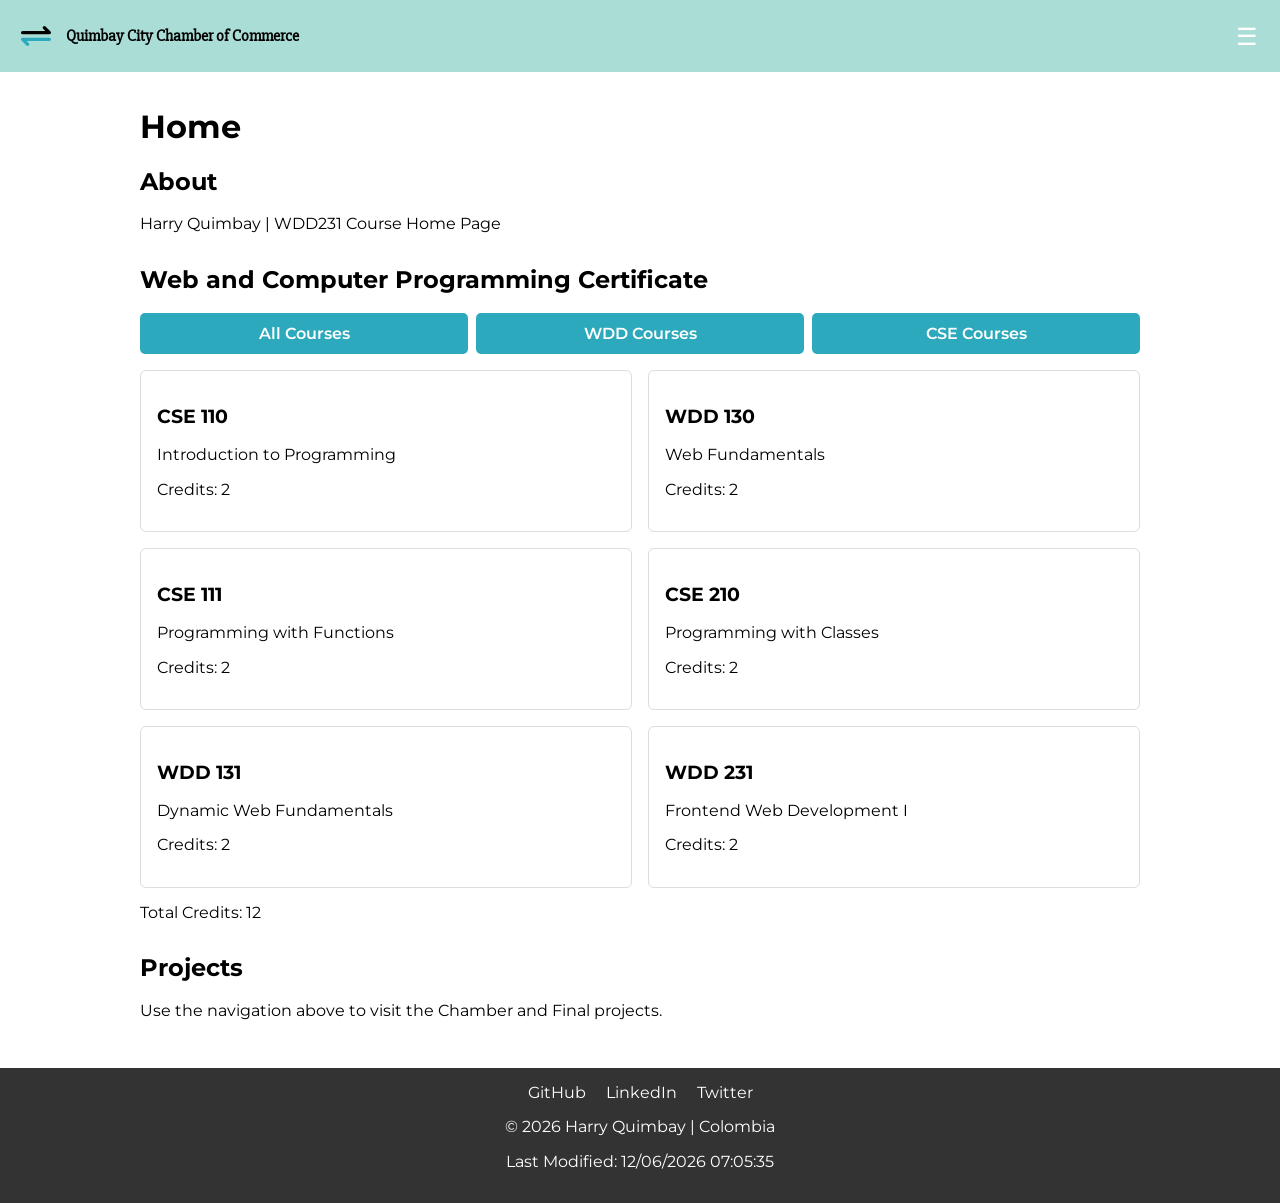
==== index.html @ 97344045 "wdd231 project" ====
<!DOCTYPE html>
<html lang="en">
<head>

<meta charset="UTF-8">
<meta name="viewport" content="width=device-width, initial-scale=1.0">

<title>WDD231 | Harry Quimbay</title>
<meta name="description" content="WDD231 Course Home Page">
<meta name="author" content="Harry Quimbay">

<link rel="stylesheet" href="styles/normalize.css">
<link rel="stylesheet" href="styles/small.css">
<link rel="stylesheet" href="styles/larger.css">

<link href="https://fonts.googleapis.com/css2?family=Montserrat:wght@400;600&family=Slabo+27px&display=swap" rel="stylesheet">

<script src="scripts/navigation.js" defer></script>
<script src="scripts/date.js" defer></script>
<script src="scripts/course.js" defer></script>

</head>

<body>

<header>

<div class="logo-title">
<img src="images/exchange_logo.svg" alt="Quimbay City Chamber of Commerce" class="logo">
<span>Quimbay City Chamber of Commerce</span>
</div>

<button id="menu" aria-label="Open navigation menu" aria-expanded="false">☰</button>

</header>

<nav id="nav-menu">
    <a href="index.html" class="active">Home</a>
    <a href="chamber/index.html">Chamber</a>
    <a href="final/index.html">Final</a>
</nav>

<main>

<h1>Home</h1>

<section>
<h2>About</h2>
<p>Harry Quimbay | WDD231 Course Home Page</p>
</section>

<section>

<h2>Web and Computer Programming Certificate</h2>

<div class="filters">
<button id="all">All Courses</button>
<button id="wdd">WDD Courses</button>
<button id="cse">CSE Courses</button>
</div>

<div id="course-container"></div>

<p>Total Credits: <span id="total-credits"></span></p>

</section>

<section>

<h2>Projects</h2>
<p>Use the navigation above to visit the Chamber and Final projects.</p>

</section>

</main>

<footer>

<div class="social">

<a href="https://github.com/yourusername" aria-label="Visit my GitHub profile">GitHub</a>
<a href="https://www.linkedin.com/in/yourprofile" aria-label="Visit my LinkedIn profile">LinkedIn</a>
<a href="https://twitter.com/yourprofile" aria-label="Visit my Twitter profile">Twitter</a>

</div>

<p>© <span id="year"></span> Harry Quimbay | Colombia</p>

<p id="lastModified"></p>

</footer>

</body>
</html>
---- styles/small.css ----
:root {

--primary-color: #2ca9bc;
--secondary-color: #a9ddd6;
--dark-color: #000000;

--white: #ffffff;
--light-gray: #f4f4f4;
--medium-gray: #6b6b6b;
--dark-gray: #333333;

--background-light: #ffffff;
--background-soft: #f4f4f4;
--background-accent: #a9ddd6;

--text-primary: #000000;
--text-secondary: #333333;
--text-light: #ffffff;

--button-primary: #2ca9bc;
--button-hover: #2393a3;

--border-color: #dddddd;

}


body {
font-family: "Montserrat", sans-serif;
margin: 0;
background: var(--background-light);
color: var(--text-primary);
}

header {
display: flex;
justify-content: space-between;
align-items: center;
padding: 1rem;
background: var(--secondary-color);
color: white;
}

.logo-title {
display: flex;
align-items: center;
gap: 10px;
font-family: "Slabo 27px", serif;
}

.logo-title span {
color: var(--text-primary);
font-weight: 600;
}

.logo {
width: 40px;
}

#menu {
font-size: 1.5rem;
background: none;
border: none;
color: white;
cursor: pointer;
}

nav {
display: none;
flex-direction: column;
background: var(--primary-color);
}

.open {
display: flex;
}

nav a {
padding: 1rem;
text-decoration: none;
color: black;
}

nav a.active {
    background: var(--primary-color);
    color: var(--text-light);
    font-weight: 600;
}

nav a:hover {
background: var(--primary-color);
color: white;
}

.open {
display: flex;
}

main {
padding: 1rem;
}

section {
margin-bottom: 2rem;
}

.filters {
    display: grid;
    grid-template-columns: repeat(3, 1fr);
    gap: 0.5rem;
    margin: 1rem 0;
}

.filters button {
    width: 100%;
    padding: 0.7rem;
    border: none;
    background: var(--primary-color);
    color: var(--text-light);
    cursor: pointer;
    border-radius: 5px;
    font-weight: 600;
}

.filters button:hover {
background: var(--button-hover);
}

.course-card {
    padding: 1rem;
    border: 1px solid var(--border-color);
    border-radius: 6px;
    background: var(--white);
}

.completed {
background: var(--secondary-color);
}

#course-container {
    display: grid;
    grid-template-columns: 1fr;
    gap: 1rem;
}

footer {
text-align: center;
padding: 1rem;
background: var(--dark-gray);
color: white;
}

a:focus,
button:focus {
    outline: 3px solid var(--primary-color);
    outline-offset: 3px;
}


.social a {
margin: 0 .5rem;
color: white;
text-decoration: none;
}
---- styles/larger.css ----
@media (min-width: 640px) {


main {
    max-width: 1000px;
    margin: auto;
}

#course-container {
    grid-template-columns: repeat(2, 1fr);
    }
}
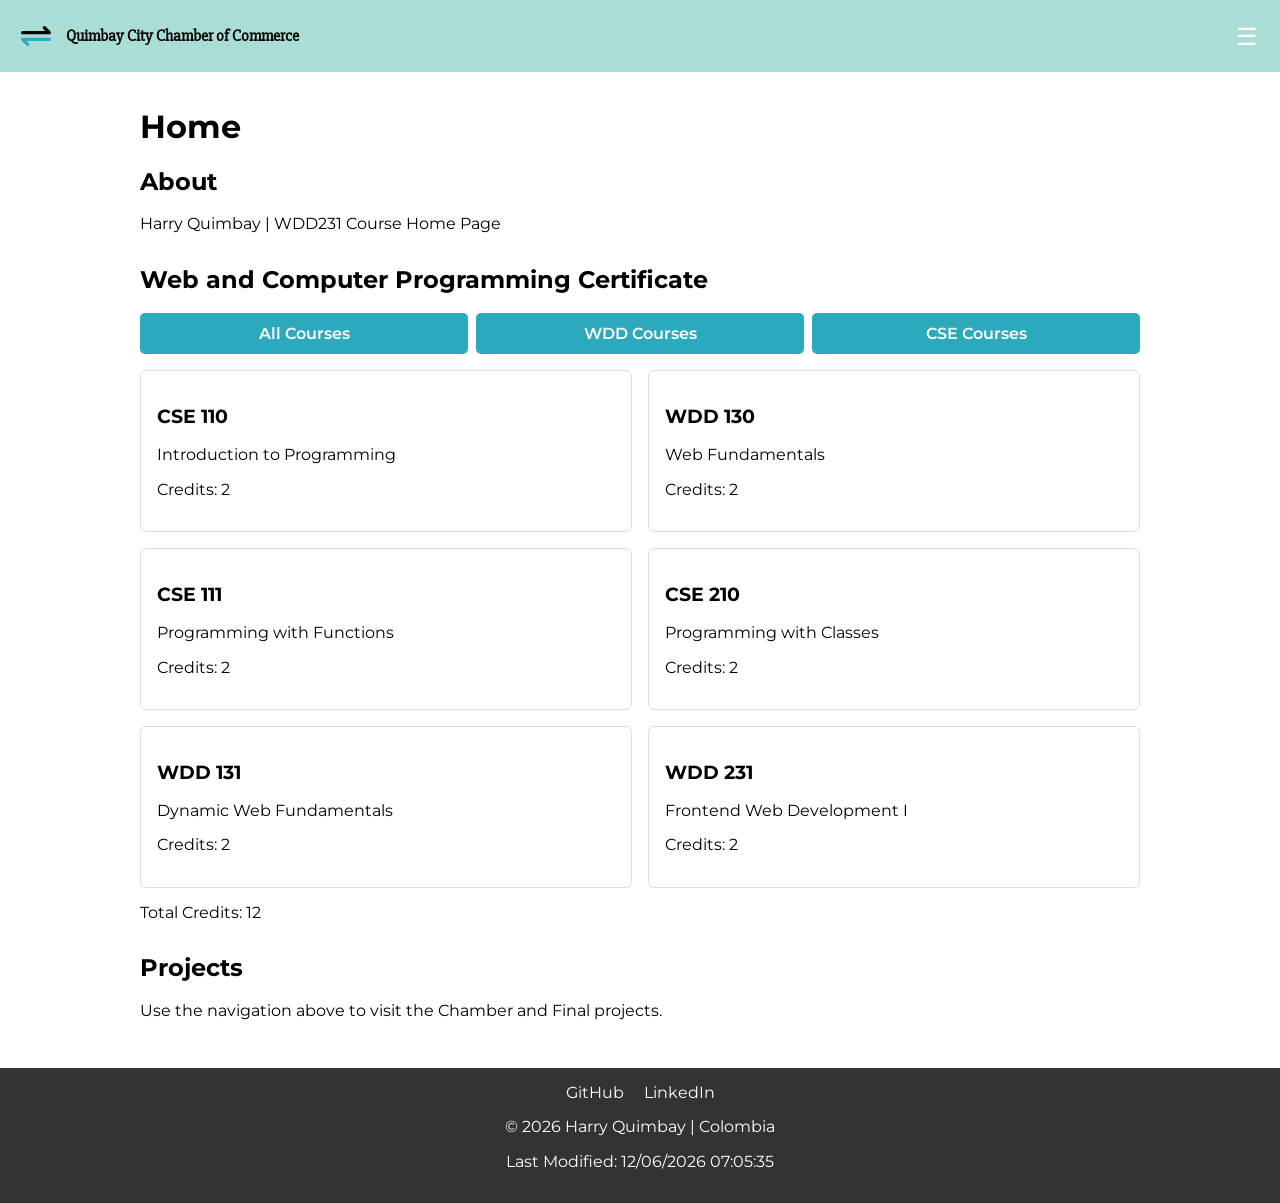
==== commit 7c1c3186: "links" ====
--- a/index.html
+++ b/index.html
@@ -78,9 +78,9 @@
 
 <div class="social">
 
-<a href="https://github.com/yourusername" aria-label="Visit my GitHub profile">GitHub</a>
-<a href="https://www.linkedin.com/in/yourprofile" aria-label="Visit my LinkedIn profile">LinkedIn</a>
-<a href="https://twitter.com/yourprofile" aria-label="Visit my Twitter profile">Twitter</a>
+<a href="https://github.com/harryquimbay/wdd231.git" aria-label="Visit my GitHub profile">GitHub</a>
+<a href="www.linkedin.com/in/harry-quimbay-37b5351aa" aria-label="Visit my LinkedIn profile">LinkedIn</a>
+
 
 </div>
 
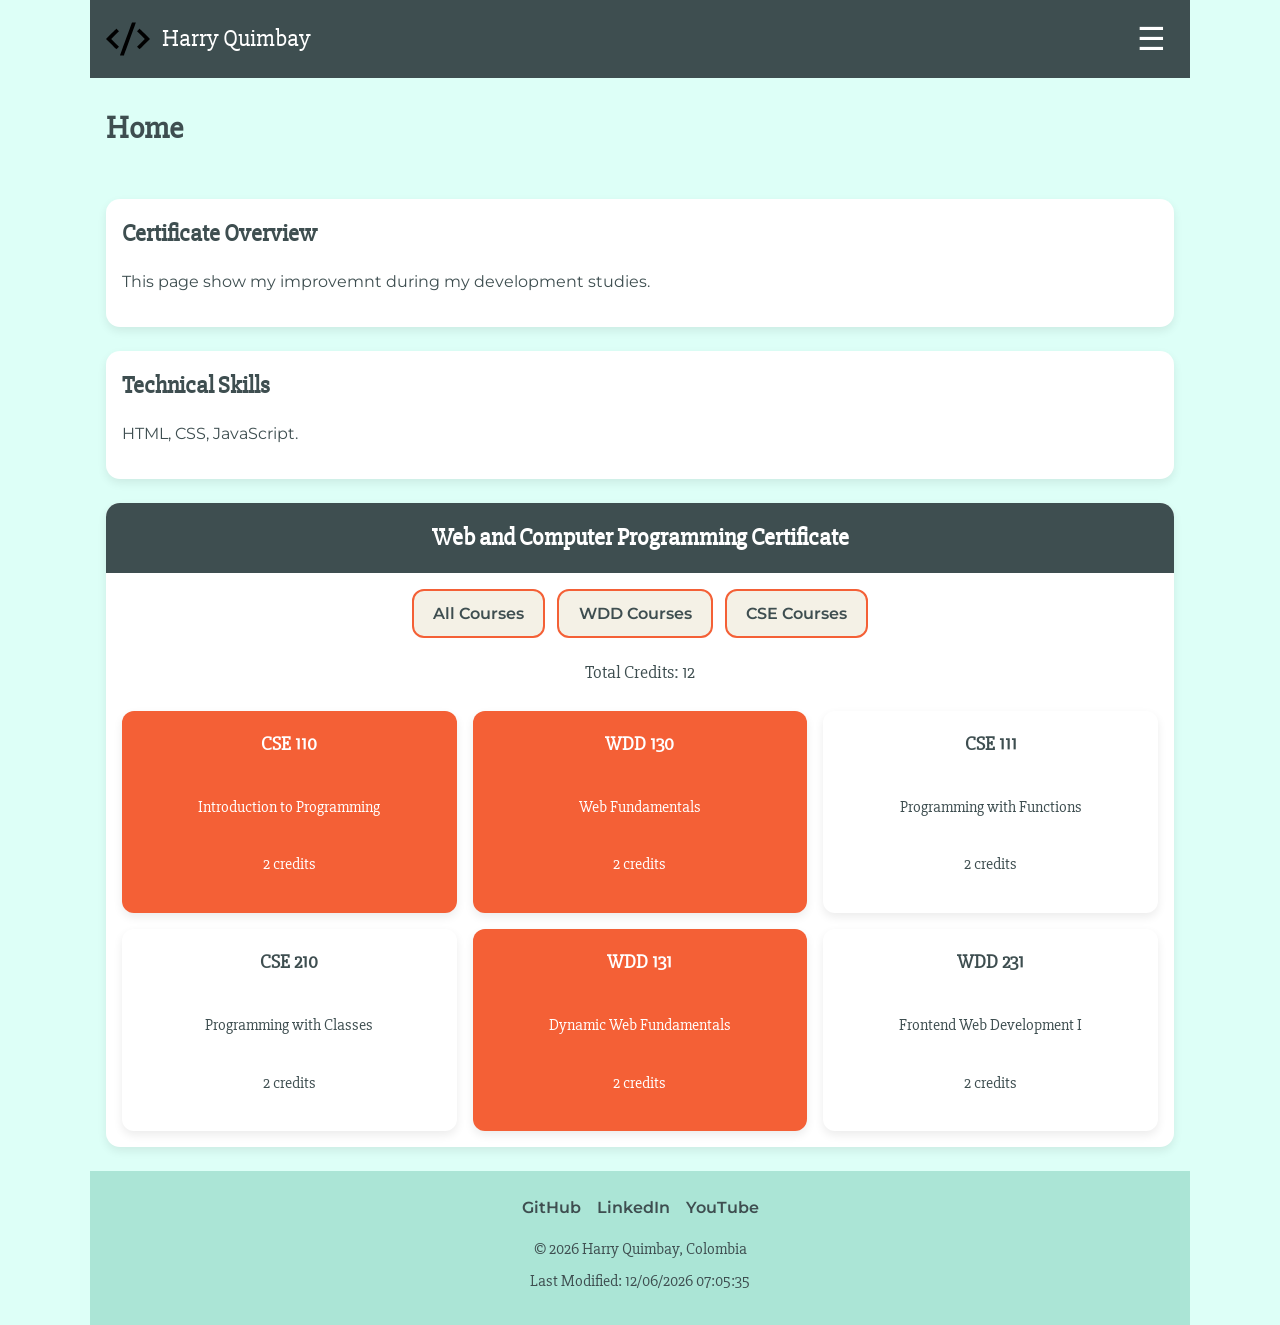
==== commit 488b90f1: "update_index" ====
--- a/index.html
+++ b/index.html
@@ -1,93 +1,91 @@
 <!DOCTYPE html>
 <html lang="en">
 <head>
+    <meta charset="UTF-8" />
+    <meta name="viewport" content="width=device-width, initial-scale=1.0" />
+    <meta name="description" content="Harry Quimbay - WDD231 Course Home Page" />
+    <meta name="author" content="Harry Quimbay" />
+    <title>WDD231 Home</title>
 
-<meta charset="UTF-8">
-<meta name="viewport" content="width=device-width, initial-scale=1.0">
+    <!-- Google Fonts -->
+    <link rel="preconnect" href="https://fonts.googleapis.com">
+    <link rel="preconnect" href="https://fonts.gstatic.com" crossorigin>
+    <link href="https://fonts.googleapis.com/css2?family=Montserrat:wght@400;500;600;700&family=Slabo+27px&display=swap" rel="stylesheet">
+    
+    <!-- CSS -->
+    <link rel="stylesheet" href="styles/small.css">
+    <link rel="stylesheet" href="styles/larger.css">
 
-<title>WDD231 | Harry Quimbay</title>
-<meta name="description" content="WDD231 Course Home Page">
-<meta name="author" content="Harry Quimbay">
-
-<link rel="stylesheet" href="styles/normalize.css">
-<link rel="stylesheet" href="styles/small.css">
-<link rel="stylesheet" href="styles/larger.css">
-
-<link href="https://fonts.googleapis.com/css2?family=Montserrat:wght@400;600&family=Slabo+27px&display=swap" rel="stylesheet">
-
-<script src="scripts/navigation.js" defer></script>
-<script src="scripts/date.js" defer></script>
-<script src="scripts/course.js" defer></script>
-
+    <!-- JavaScript -->
+    <script src="scripts/navigation.js" defer></script>
+    <script src="scripts/dates.js" defer></script>
+    <script src="scripts/course.js" defer></script>
 </head>
 
 <body>
 
 <header>
+    <div class="brand">
+        <img src="images/codigo.svg" alt="Site logo" width="40" height="40">
+        <span>Harry Quimbay</span>
+    </div>
 
-<div class="logo-title">
-<img src="images/exchange_logo.svg" alt="Quimbay City Chamber of Commerce" class="logo">
-<span>Quimbay City Chamber of Commerce</span>
-</div>
+    <button id="menuButton"></button>
 
-<button id="menu" aria-label="Open navigation menu" aria-expanded="false">☰</button>
-
+    <nav id="navMenu">
+        <a href="index.html" class="active">Home</a>
+        <a href="chamber/index.html">Chamber</a>
+        <a href="final/index.html">Final</a>
+    </nav>
 </header>
 
-<nav id="nav-menu">
-    <a href="index.html" class="active">Home</a>
-    <a href="chamber/index.html">Chamber</a>
-    <a href="final/index.html">Final</a>
-</nav>
+<main>
+    <h1>Home</h1>
 
-<main>
+    <!-- Section 1 -->
+    <section>
+        <h2>Certificate Overview</h2>
+        <p>
+            This page show my improvemnt during my development studies.
+        </p>
+    </section>
 
-<h1>Home</h1>
+    <!-- Section 2 -->
+    <section>
+        <h2>Technical Skills</h2>
+        <p>
+            HTML, CSS, JavaScript.
+        </p>
+    </section>
 
-<section>
-<h2>About</h2>
-<p>Harry Quimbay | WDD231 Course Home Page</p>
-</section>
+    <section class="certificate-section">
+        <h2>Web and Computer Programming Certificate</h2>
 
-<section>
+        <div class="certificate-content">
 
-<h2>Web and Computer Programming Certificate</h2>
+            <div class="filters">
+                <button id="allBtn">All Courses</button>
+                <button id="wddBtn">WDD Courses</button>
+                <button id="cseBtn">CSE Courses</button>
+            </div>
 
-<div class="filters">
-<button id="all">All Courses</button>
-<button id="wdd">WDD Courses</button>
-<button id="cse">CSE Courses</button>
-</div>
+            <p id="totalCredits" class="credits"></p>
 
-<div id="course-container"></div>
+            <div id="courseContainer" class="course-grid"></div>
 
-<p>Total Credits: <span id="total-credits"></span></p>
-
-</section>
-
-<section>
-
-<h2>Projects</h2>
-<p>Use the navigation above to visit the Chamber and Final projects.</p>
-
-</section>
-
+        </div>
+    </section>
 </main>
 
 <footer>
+    <div class="socials">
+        <a href="https://github.com/" target="_blank" rel="noopener">GitHub</a>
+        <a href="https://www.linkedin.com/in/harry-quimbay-37b5351aa" target="_blank" rel="noopener">LinkedIn</a>
+        <a href="https://youtube.com/" target="_blank" rel="noopener">YouTube</a>
+    </div>
 
-<div class="social">
-
-<a href="https://github.com/harryquimbay/wdd231.git" aria-label="Visit my GitHub profile">GitHub</a>
-<a href="www.linkedin.com/in/harry-quimbay-37b5351aa" aria-label="Visit my LinkedIn profile">LinkedIn</a>
-
-
-</div>
-
-<p>© <span id="year"></span> Harry Quimbay | Colombia</p>
-
-<p id="lastModified"></p>
-
+    <p>&copy; <span id="currentyear"></span> Harry Quimbay, Colombia</p>
+    <p id="lastModified"></p>
 </footer>
 
 </body>
--- a/styles/small.css
+++ b/styles/small.css
@@ -1,164 +1,282 @@
 :root {
-
---primary-color: #2ca9bc;
---secondary-color: #a9ddd6;
---dark-color: #000000;
-
---white: #ffffff;
---light-gray: #f4f4f4;
---medium-gray: #6b6b6b;
---dark-gray: #333333;
-
---background-light: #ffffff;
---background-soft: #f4f4f4;
---background-accent: #a9ddd6;
-
---text-primary: #000000;
---text-secondary: #333333;
---text-light: #ffffff;
-
---button-primary: #2ca9bc;
---button-hover: #2393a3;
-
---border-color: #dddddd;
-
-}
-
+    --iron-grey: #3E4E50;
+    --tiger-flame: #F46036;
+    --frozen-water: #DDFFF7;
+    --crayola-blue: #3772FF;
+    --shamrock: #169873;
+    --soft-cream: #f4f1e6;
+    --white: #ffffff;
+    --black: #000000;
+    --shadow: 0 4px 10px rgba(0, 0, 0, 0.08);
+    --heading-font: "Slabo 27px", serif;
+    --body-font: "Montserrat", sans-serif;
+}
+
+/* Reset  */
+* {
+    box-sizing: border-box;
+}
+
+html {
+    -webkit-text-size-adjust: 100%;
+}
 
 body {
-font-family: "Montserrat", sans-serif;
-margin: 0;
-background: var(--background-light);
-color: var(--text-primary);
-}
-
+    margin: 0;
+    font-family: var(--body-font);
+    background-color: var(--frozen-water);
+    color: var(--iron-grey);
+    line-height: 1.6;
+}
+
+img {
+    display: block;
+    max-width: 100%;
+    height: auto;
+}
+
+header,
+main,
+footer {
+    width: min(100%, 1100px);
+    margin: 0 auto;
+    padding: 1rem;
+}
+
+/* Header */
 header {
-display: flex;
-justify-content: space-between;
-align-items: center;
-padding: 1rem;
-background: var(--secondary-color);
-color: white;
-}
-
-.logo-title {
-display: flex;
-align-items: center;
-gap: 10px;
-font-family: "Slabo 27px", serif;
-}
-
-.logo-title span {
-color: var(--text-primary);
-font-weight: 600;
-}
-
-.logo {
-width: 40px;
-}
-
-#menu {
-font-size: 1.5rem;
-background: none;
-border: none;
-color: white;
-cursor: pointer;
+    background-color: var(--iron-grey);
+    color: var(--white);
+    display: grid;
+    grid-template-columns: 1fr auto;
+    align-items: center;
+    gap: 1rem;
+}
+
+.brand {
+    display: flex;
+    align-items: center;
+    gap: 0.75rem;
+}
+
+.brand img {
+    width: 44px;
+    height: 44px;
+}
+
+.brand span {
+    font-family: var(--heading-font);
+    font-size: 1.5rem;
+}
+
+#menuButton {
+    background: none;
+    border: none;
+    color: var(--white);
+    font-size: 2rem;
+    cursor: pointer;
+    padding: 0.25rem 0.5rem;
+}
+
+#menuButton::before {
+    content: "\2630";
+}
+
+#menuButton.open::before {
+    content: "\00D7";
 }
 
 nav {
-display: none;
-flex-direction: column;
-background: var(--primary-color);
-}
-
-.open {
-display: flex;
+    grid-column: 1 / -1;
+    display: none;
+    flex-direction: column;
+}
+
+nav.open {
+    display: flex;
 }
 
 nav a {
-padding: 1rem;
-text-decoration: none;
-color: black;
+    color: var(--white);
+    text-decoration: none;
+    padding: 0.9rem 1rem;
+    border-top: 1px solid rgba(255, 255, 255, 0.15);
+    font-weight: 600;
+}
+
+nav a:hover {
+        background-color: var(--tiger-flame);
 }
 
 nav a.active {
-    background: var(--primary-color);
-    color: var(--text-light);
+    background-color: var(--crayola-blue);
+}
+
+/* Main */
+main {
+    display: grid;
+    gap: 1.5rem;
+    padding-top: 1.5rem;
+    padding-bottom: 1.5rem;
+}
+
+h1,
+h2,
+h3 {
+    font-family: var(--heading-font);
+    margin-top: 0;
+}
+
+h1 {
+    font-size: 2rem;
+    color: var(--iron-grey);
+}
+
+section {
+    background-color: var(--white);
+    border-radius: 14px;
+    padding: 1rem;
+    box-shadow: var(--shadow);
+}
+
+section h2 {
+    color: var(--iron-grey);
+    margin-bottom: 0.75rem;
+}
+
+/* About / photo sections */
+.student-photo img,
+.about-card img {
+    border-radius: 12px;
+}
+
+/* Certificate section */
+.certificate-section {
+    background-color: var(--white);
+    border-radius: 14px;
+    padding: 0;
+    overflow: hidden;
+    box-shadow: var(--shadow);
+}
+
+.certificate-section h2 {
+    background-color: var(--iron-grey);
+    color: var(--white);
+    text-align: center;
+    padding: 1rem;
+    margin: 0;
+}
+
+.certificate-content {
+    padding: 1rem;
+}
+
+/* Filter buttons */
+.filters {
+    display: flex;
+    flex-wrap: wrap;
+    justify-content: center;
+    gap: 0.75rem;
+    margin-bottom: 1.25rem;
+}
+
+.filters button {
+    font-family: var(--body-font);
+    font-size: 1rem;
     font-weight: 600;
-}
-
-nav a:hover {
-background: var(--primary-color);
-color: white;
-}
-
-.open {
-display: flex;
-}
-
-main {
-padding: 1rem;
-}
-
-section {
-margin-bottom: 2rem;
-}
-
-.filters {
+    padding: 0.8rem 1.2rem;
+    border: 2px solid var(--tiger-flame);
+    background-color: var(--soft-cream);
+    color: var(--iron-grey);
+    border-radius: 12px;
+    cursor: pointer;
+    transition: background-color 0.2s ease, color 0.2s ease, transform 0.2s ease;
+}
+
+.filters button:hover,
+.filters button:focus {
+    background-color: var(--tiger-flame);
+    color: var(--white);
+    transform: translateY(-2px);
+}
+
+.filters button:focus-visible {
+    outline: 3px solid var(--crayola-blue);
+    outline-offset: 2px;
+}
+
+/* Credits text */
+.credits {
+    text-align: center;
+    font-family: var(--heading-font);
+    font-size: 1.15rem;
+    margin: 1rem 0 1.5rem;
+}
+
+/* Course grid */
+.course-grid {
     display: grid;
-    grid-template-columns: repeat(3, 1fr);
-    gap: 0.5rem;
-    margin: 1rem 0;
-}
-
-.filters button {
-    width: 100%;
-    padding: 0.7rem;
-    border: none;
-    background: var(--primary-color);
-    color: var(--text-light);
-    cursor: pointer;
-    border-radius: 5px;
+    grid-template-columns: repeat(3,1fr); 
+    gap: 1rem;
+}
+
+.course-card {
+    padding: 1.2rem;
+    border-radius: 12px;
+    text-align: center;
+    font-family: var(--heading-font);
+    box-shadow: var(--shadow);
+    display: flex;
+    flex-direction: column;
+    justify-content: center;
+    min-height: 140px;
+}
+
+.course-card.completed {
+    background-color: var(--tiger-flame);
+    color: var(--white);
+}
+
+/* Footer */
+footer {
+    background-color: rgba(22, 152, 115, 0.25);
+    text-align: center;
+    padding-top: 1.5rem;
+    padding-bottom: 1.5rem;
+}
+
+.socials {
+    display: flex;
+    justify-content: center;
+    flex-wrap: wrap;
+    gap: 1rem;
+    margin-bottom: 1rem;
+}
+
+.socials a {
+    color: var(--iron-grey);
+    text-decoration: none;
     font-weight: 600;
 }
 
-.filters button:hover {
-background: var(--button-hover);
-}
-
-.course-card {
-    padding: 1rem;
-    border: 1px solid var(--border-color);
-    border-radius: 6px;
-    background: var(--white);
-}
-
-.completed {
-background: var(--secondary-color);
-}
-
-#course-container {
-    display: grid;
-    grid-template-columns: 1fr;
-    gap: 1rem;
-}
-
-footer {
-text-align: center;
-padding: 1rem;
-background: var(--dark-gray);
-color: white;
-}
-
-a:focus,
-button:focus {
-    outline: 3px solid var(--primary-color);
-    outline-offset: 3px;
-}
-
-
-.social a {
-margin: 0 .5rem;
-color: white;
-text-decoration: none;
+.socials a:hover {
+    color: var(--crayola-blue);
+}
+
+footer p {
+    margin: 0.4rem 0;
+    font-family: var(--heading-font);
+}
+
+/* Utility */
+.visually-hidden {
+    position: absolute;
+    width: 1px;
+    height: 1px;
+    padding: 0;
+    margin: -1px;
+    overflow: hidden;
+    clip: rect(0, 0, 0, 0);
+    white-space: nowrap;
+    border: 0;
 }
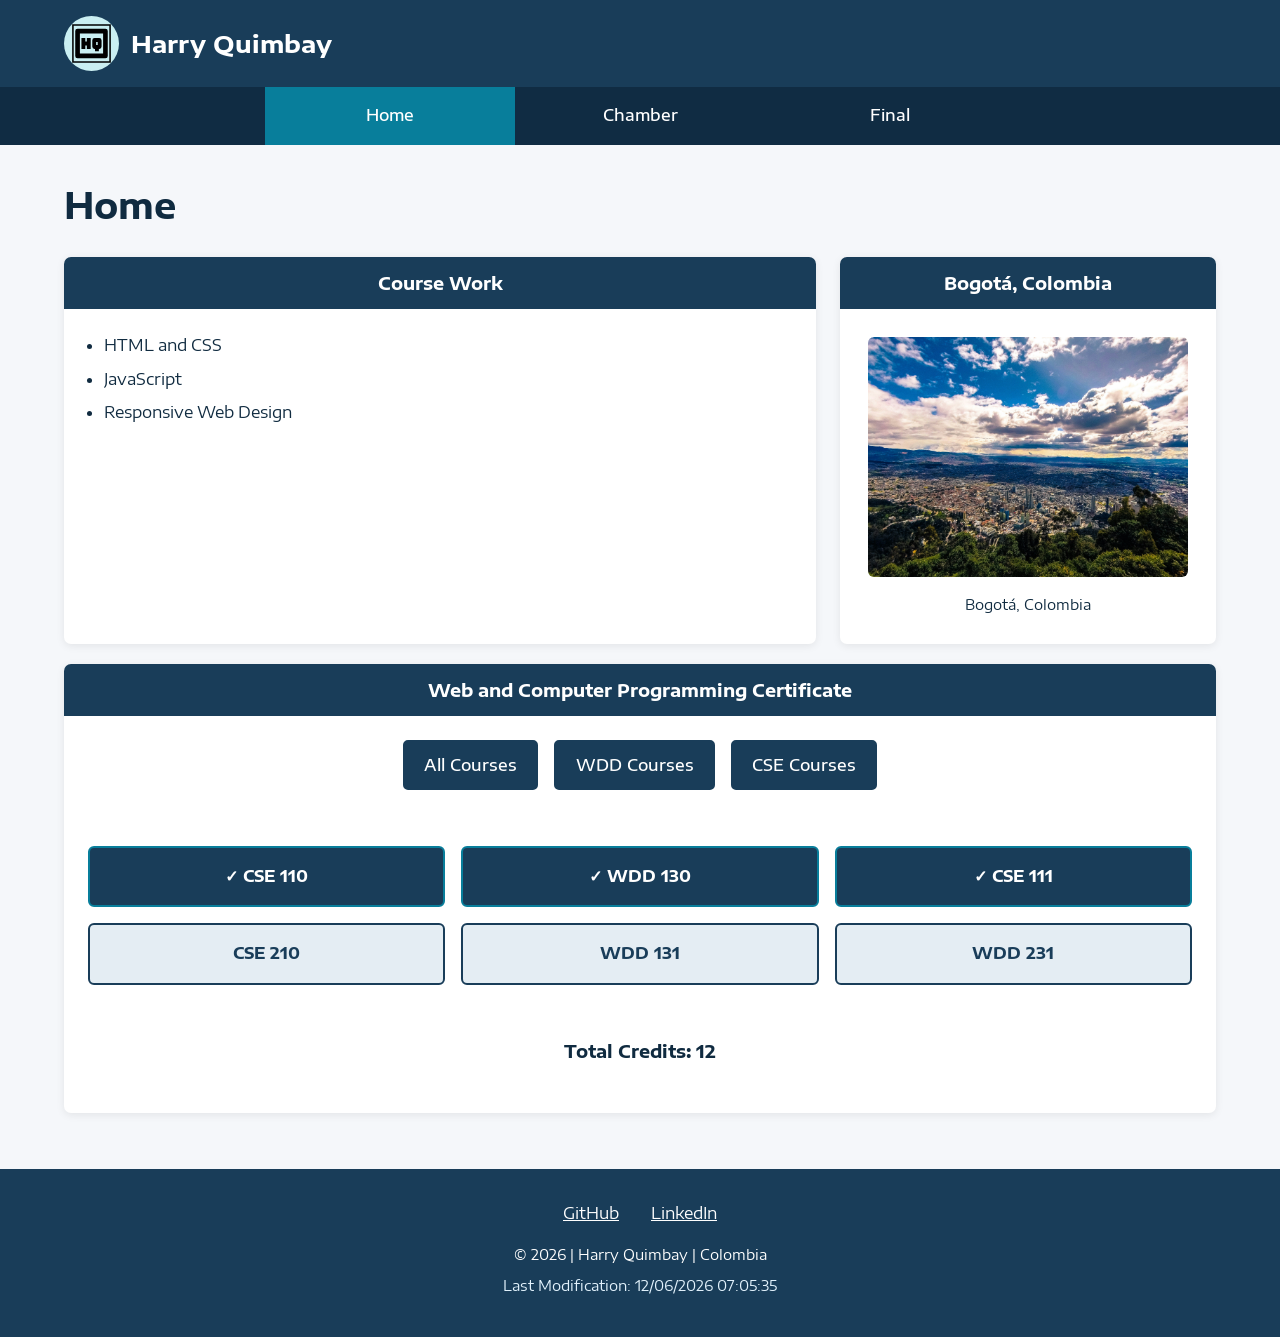
==== commit 5d944ca1: "Completed week 01" ====
--- a/index.html
+++ b/index.html
@@ -1,92 +1,229 @@
 <!DOCTYPE html>
 <html lang="en">
+
 <head>
-    <meta charset="UTF-8" />
-    <meta name="viewport" content="width=device-width, initial-scale=1.0" />
-    <meta name="description" content="Harry Quimbay - WDD231 Course Home Page" />
-    <meta name="author" content="Harry Quimbay" />
-    <title>WDD231 Home</title>
+    <meta charset="UTF-8">
+    <meta name="viewport" content="width=device-width, initial-scale=1.0">
+
+    <meta
+    name="description"
+    content="Harry Quimbay's WDD231 Web Frontend Development course homepage. Explore coursework, programming certificates, and web development projects."
+>
+    <meta name="author" content="Harry Quimbay">
+
+    <title>WDD231 Course Home | Harry Quimbay</title>
+
+    <!-- Favicon -->
+    <link
+        rel="icon"
+        href="images/logo.svg"
+        type="image/svg+xml"
+    >
 
     <!-- Google Fonts -->
     <link rel="preconnect" href="https://fonts.googleapis.com">
     <link rel="preconnect" href="https://fonts.gstatic.com" crossorigin>
-    <link href="https://fonts.googleapis.com/css2?family=Montserrat:wght@400;500;600;700&family=Slabo+27px&display=swap" rel="stylesheet">
-    
-    <!-- CSS -->
+    <link  
+        href="https://fonts.googleapis.com/css2?family=Encode+Sans+Expanded:wght@400;500;600;700&display=swap" rel="stylesheet"
+    >
+
+    <!-- CSS Stylesheets -->
     <link rel="stylesheet" href="styles/small.css">
     <link rel="stylesheet" href="styles/larger.css">
 
-    <!-- JavaScript -->
+    <!-- JavaScript Files -->
     <script src="scripts/navigation.js" defer></script>
-    <script src="scripts/dates.js" defer></script>
+    <script src="scripts/date.js" defer></script>
     <script src="scripts/course.js" defer></script>
-</head>
-
-<body>
-
-<header>
-    <div class="brand">
-        <img src="images/codigo.svg" alt="Site logo" width="40" height="40">
+
+    </head>
+
+    <body>
+
+    <!-- HEADER -->
+    <header>
+
+        <div class="branding">
+
+        <img
+            src="images/logo.svg"
+            alt="Harry Quimbay personal website logo"
+            width="48"
+            height="48"
+        >
+
         <span>Harry Quimbay</span>
-    </div>
-
-    <button id="menuButton"></button>
-
-    <nav id="navMenu">
-        <a href="index.html" class="active">Home</a>
-        <a href="chamber/index.html">Chamber</a>
-        <a href="final/index.html">Final</a>
-    </nav>
-</header>
-
-<main>
-    <h1>Home</h1>
-
-    <!-- Section 1 -->
-    <section>
-        <h2>Certificate Overview</h2>
+
+        <!-- Mobile Navigation Button -->
+        <button
+            id="menu"
+            type="button"
+            aria-label="Open navigation menu"
+            aria-expanded="false"
+            aria-controls="navigation"
+        >
+            ☰
+        </button>
+
+        </div>
+
+        <!-- MAIN NAVIGATION -->
+        <nav id="navigation" aria-label="Main navigation">
+
+        <a
+            href="index.html"
+            class="active"
+            aria-current="page"
+        >
+            Home
+        </a>
+
+        <a href="chamber/index.html">
+            Chamber
+        </a>
+
+        <a href="final/index.html">
+            Final
+        </a>
+
+        </nav>
+
+    </header>
+
+    <!-- MAIN CONTENT -->
+    <main>
+
+        <h1>Home</h1>
+
+
+        <div class="top-sections">
+
+
+        <section class="course-work">
+
+            <h2>Course Work</h2>
+
+            <ul>
+            <li>HTML and CSS</li>
+            <li>JavaScript</li>
+            <li>Responsive Web Design</li>
+            </ul>
+
+        </section>
+
+        <section class="location">
+
+            <h2>Bogotá, Colombia</h2>
+
+            <figure>
+
+            <img
+                src="images/bogota.webp"
+                alt="Panoramic view of Bogotá, Colombia"
+                width="600"
+                height="400"
+            >
+
+            <figcaption>
+                Bogotá, Colombia
+            </figcaption>
+
+            </figure>
+
+        </section>
+
+        </div>
+
+
+        <section class="certificate">
+
+        <h2>
+            Web and Computer Programming Certificate
+        </h2>
+
+        <div
+            class="filters"
+            role="group"
+            aria-label="Filter certificate courses"
+        >
+
+            <button
+            id="all"
+            type="button"
+            >
+            All Courses
+            </button>
+
+            <button
+            id="wdd"
+            type="button"
+            >
+            WDD Courses
+            </button>
+
+            <button
+            id="cse"
+            type="button"
+            >
+            CSE Courses
+            </button>
+
+        </div>
+
+        <!-- DYNAMIC COURSE CARDS -->
+        <div
+            id="course-cards"
+            aria-live="polite"
+        ></div>
+
+        <!-- DYNAMIC CREDIT TOTAL -->
+        <p
+            id="total-credits"
+            aria-live="polite"
+        ></p>
+
+        </section>
+
+    </main>
+
+    <!-- FOOTER -->
+    <footer>
+
+        <!-- SOCIAL MEDIA LINKS -->
+        <div class="social-links">
+
+        <a
+            href="https://github.com/harryquimbay/wdd231"
+            target="_blank"
+            rel="noopener noreferrer"
+            aria-label="Harry Quimbay GitHub repository"
+        >
+            GitHub
+        </a>
+
+        <a
+            href="https://www.linkedin.com/in/harry-quimbay-37b5351aa"
+            target="_blank"
+            rel="noopener noreferrer"
+            aria-label="LinkedIn"
+        >
+            LinkedIn
+        </a>
+
+        </div>
+
+        <!-- DYNAMIC COPYRIGHT -->
         <p>
-            This page show my improvemnt during my development studies.
+        &copy;
+        <span id="currentyear"></span>
+        | Harry Quimbay | Colombia
         </p>
-    </section>
-
-    <!-- Section 2 -->
-    <section>
-        <h2>Technical Skills</h2>
-        <p>
-            HTML, CSS, JavaScript.
-        </p>
-    </section>
-
-    <section class="certificate-section">
-        <h2>Web and Computer Programming Certificate</h2>
-
-        <div class="certificate-content">
-
-            <div class="filters">
-                <button id="allBtn">All Courses</button>
-                <button id="wddBtn">WDD Courses</button>
-                <button id="cseBtn">CSE Courses</button>
-            </div>
-
-            <p id="totalCredits" class="credits"></p>
-
-            <div id="courseContainer" class="course-grid"></div>
-
-        </div>
-    </section>
-</main>
-
-<footer>
-    <div class="socials">
-        <a href="https://github.com/" target="_blank" rel="noopener">GitHub</a>
-        <a href="https://www.linkedin.com/in/harry-quimbay-37b5351aa" target="_blank" rel="noopener">LinkedIn</a>
-        <a href="https://youtube.com/" target="_blank" rel="noopener">YouTube</a>
-    </div>
-
-    <p>&copy; <span id="currentyear"></span> Harry Quimbay, Colombia</p>
-    <p id="lastModified"></p>
-</footer>
+
+        <!-- DYNAMIC LAST MODIFICATION DATE -->
+        <p id="lastModified"></p>
+
+    </footer>
 
 </body>
-</html>+</html>
+
--- a/styles/small.css
+++ b/styles/small.css
@@ -1,282 +1,306 @@
+
 :root {
-    --iron-grey: #3E4E50;
-    --tiger-flame: #F46036;
-    --frozen-water: #DDFFF7;
-    --crayola-blue: #3772FF;
-    --shamrock: #169873;
-    --soft-cream: #f4f1e6;
+    --primary: #193d59;
+    --secondary: #087e9b;
+    --background: #f5f7fa;
+    --text: #102b40;
     --white: #ffffff;
-    --black: #000000;
-    --shadow: 0 4px 10px rgba(0, 0, 0, 0.08);
-    --heading-font: "Slabo 27px", serif;
-    --body-font: "Montserrat", sans-serif;
-}
-
-/* Reset  */
+    --light-blue: #e4edf3;
+}
+
 * {
     box-sizing: border-box;
 }
 
-html {
-    -webkit-text-size-adjust: 100%;
-}
-
 body {
     margin: 0;
-    font-family: var(--body-font);
-    background-color: var(--frozen-water);
-    color: var(--iron-grey);
+    padding: 0;
+    font-family: "Encode Sans Expanded", Arial, sans-serif;
+    background-color: var(--background);
+    color: var(--text);
     line-height: 1.6;
 }
 
 img {
-    display: block;
     max-width: 100%;
     height: auto;
 }
 
-header,
-main,
-footer {
-    width: min(100%, 1100px);
-    margin: 0 auto;
-    padding: 1rem;
-}
-
-/* Header */
+/*HEADER */
+
 header {
-    background-color: var(--iron-grey);
-    color: var(--white);
-    display: grid;
-    grid-template-columns: 1fr auto;
+    background-color: var(--primary);
+    color: var(--white);
+}
+
+.branding {
+    display: flex;
+    flex-direction: row;
     align-items: center;
-    gap: 1rem;
-}
-
-.brand {
-    display: flex;
-    align-items: center;
-    gap: 0.75rem;
-}
-
-.brand img {
-    width: 44px;
-    height: 44px;
-}
-
-.brand span {
-    font-family: var(--heading-font);
-    font-size: 1.5rem;
-}
-
-#menuButton {
-    background: none;
-    border: none;
-    color: var(--white);
-    font-size: 2rem;
+    justify-content: flex-start;
+    gap: 12px;
+    padding: 12px 20px;
+}
+
+
+.branding span {
+    min-width: 0;
+    font-size: clamp(1rem, 4vw, 1.3rem);
+    font-weight: 700;
+}
+
+.branding img {
+    width: 48px;
+    height: 48px;
+}
+
+.branding span {
+    font-size: 1.3rem;
+    font-weight: 700;
+}
+
+
+
+
+/* MOBILE HAMBURGER MENU */
+
+#menu {
+    display: block;
+    margin-left: auto;
+    flex-shrink: 0;
+    padding: 8px 12px;
+    border: 1px solid var(--white);
+    border-radius: 5px;
+    background: transparent;
+    color: var(--white);
+    font-size: 1.6rem;
     cursor: pointer;
-    padding: 0.25rem 0.5rem;
-}
-
-#menuButton::before {
-    content: "\2630";
-}
-
-#menuButton.open::before {
-    content: "\00D7";
-}
-
-nav {
-    grid-column: 1 / -1;
+}
+
+#menu:hover,
+#menu:focus-visible {
+    background-color: var(--secondary);
+}
+
+/* NAVIGATION */
+
+#navigation {
     display: none;
     flex-direction: column;
-}
-
-nav.open {
+    background-color: #102b40;
+}
+
+#navigation.open {
     display: flex;
 }
 
-nav a {
+#navigation a {
+    display: block;
+    padding: 14px 18px;
     color: var(--white);
     text-decoration: none;
-    padding: 0.9rem 1rem;
-    border-top: 1px solid rgba(255, 255, 255, 0.15);
-    font-weight: 600;
-}
-
-nav a:hover {
-        background-color: var(--tiger-flame);
-}
-
-nav a.active {
-    background-color: var(--crayola-blue);
-}
-
-/* Main */
+    text-align: center;
+    font-weight: 500;
+}
+
+#navigation a:hover,
+#navigation a:focus-visible,
+#navigation a.active {
+    background-color: var(--secondary);
+    color: var(--white);
+}
+
+/* MAIN CONTENT*/
+
 main {
+    width: 100%;
+    max-width: 1100px;
+    margin: 0 auto;
+    padding: 20px;
+}
+
+h1 {
+    margin: 8px 0 20px;
+    font-size: 2rem;
+    color: var(--text);
+}
+
+.top-sections {
     display: grid;
-    gap: 1.5rem;
-    padding-top: 1.5rem;
-    padding-bottom: 1.5rem;
-}
-
-h1,
-h2,
-h3 {
-    font-family: var(--heading-font);
-    margin-top: 0;
-}
-
-h1 {
-    font-size: 2rem;
-    color: var(--iron-grey);
-}
+    grid-template-columns: 1fr;
+    gap: 20px;
+}
+
+/* CONTENT SECTIONS*/
 
 section {
     background-color: var(--white);
-    border-radius: 14px;
-    padding: 1rem;
-    box-shadow: var(--shadow);
+    border-radius: 7px;
+    overflow: hidden;
+    box-shadow: 0 2px 8px rgba(0, 0, 0, 0.08);
 }
 
 section h2 {
-    color: var(--iron-grey);
-    margin-bottom: 0.75rem;
-}
-
-/* About / photo sections */
-.student-photo img,
-.about-card img {
-    border-radius: 12px;
-}
-
-/* Certificate section */
-.certificate-section {
-    background-color: var(--white);
-    border-radius: 14px;
-    padding: 0;
-    overflow: hidden;
-    box-shadow: var(--shadow);
-}
-
-.certificate-section h2 {
-    background-color: var(--iron-grey);
-    color: var(--white);
-    text-align: center;
-    padding: 1rem;
     margin: 0;
-}
-
-.certificate-content {
-    padding: 1rem;
-}
-
-/* Filter buttons */
+    padding: 12px 16px;
+    background-color: var(--primary);
+    color: var(--white);
+    text-align: center;
+    font-size: 1.1rem;
+    font-weight: 700;
+}
+
+/* COURSE WORK SECTION*/
+
+.course-work ul {
+    margin: 0;
+    padding: 24px 24px 24px 36px;
+}
+
+.course-work li {
+    margin-bottom: 10px;
+}
+
+/* LOCATION SECTION*/
+
+.location figure {
+    margin: 0;
+    padding: 12px;
+    text-align: center;
+}
+
+.location img {
+    display: block;
+    width: 100%;
+    height: auto;
+    border-radius: 5px;
+}
+
+.location figcaption {
+    padding-top: 8px;
+    font-size: 0.9rem;
+}
+
+/* CERTIFICATE SECTION*/
+
+.certificate {
+    margin-top: 20px;
+    padding-bottom: 24px;
+}
+
+/* Filter Buttons */
+
 .filters {
     display: flex;
     flex-wrap: wrap;
     justify-content: center;
-    gap: 0.75rem;
-    margin-bottom: 1.25rem;
+    gap: 12px;
+    padding: 20px 12px;
 }
 
 .filters button {
-    font-family: var(--body-font);
+    padding: 10px 18px;
+    background-color: var(--primary);
+    color: var(--white);
+    border: 2px solid var(--primary);
+    border-radius: 5px;
+    font-family: inherit;
+    font-size: 0.95rem;
+    font-weight: 500;
+    cursor: pointer;
+}
+
+.filters button:hover,
+.filters button:focus-visible {
+    background-color: var(--secondary);
+    border-color: var(--secondary);
+}
+
+/* DYNAMIC COURSE CARDS */
+
+#course-cards {
+    display: grid;
+    grid-template-columns: 1fr;
+    gap: 12px;
+    padding: 0 20px;
+    margin: 8px 0 20px;
+}
+
+.course-card {
+    display: block;
+    padding: 16px;
+    background-color: var(--light-blue);
+    color: var(--primary);
+    border: 2px solid var(--primary);
+    border-radius: 6px;
+    text-align: center;
+    font-weight: 700;
     font-size: 1rem;
-    font-weight: 600;
-    padding: 0.8rem 1.2rem;
-    border: 2px solid var(--tiger-flame);
-    background-color: var(--soft-cream);
-    color: var(--iron-grey);
-    border-radius: 12px;
-    cursor: pointer;
-    transition: background-color 0.2s ease, color 0.2s ease, transform 0.2s ease;
-}
-
-.filters button:hover,
-.filters button:focus {
-    background-color: var(--tiger-flame);
-    color: var(--white);
-    transform: translateY(-2px);
-}
-
-.filters button:focus-visible {
-    outline: 3px solid var(--crayola-blue);
-    outline-offset: 2px;
-}
-
-/* Credits text */
-.credits {
-    text-align: center;
-    font-family: var(--heading-font);
-    font-size: 1.15rem;
-    margin: 1rem 0 1.5rem;
-}
-
-/* Course grid */
-.course-grid {
-    display: grid;
-    grid-template-columns: repeat(3,1fr); 
-    gap: 1rem;
-}
-
-.course-card {
-    padding: 1.2rem;
-    border-radius: 12px;
-    text-align: center;
-    font-family: var(--heading-font);
-    box-shadow: var(--shadow);
-    display: flex;
-    flex-direction: column;
-    justify-content: center;
-    min-height: 140px;
-}
+}
+
+/*Courses */
 
 .course-card.completed {
-    background-color: var(--tiger-flame);
-    color: var(--white);
-}
-
-/* Footer */
+    background-color: var(--primary);
+    color: var(--white);
+    border-color: var(--secondary);
+}
+
+.course-card.completed::before {
+    content: "✓ ";
+}
+
+/* Total Credits */
+
+#total-credits {
+    margin: 12px 0 0;
+    padding: 8px 12px;
+    text-align: center;
+    font-size: 1rem;
+    font-weight: 700;
+}
+
+/*FOOTER */
+
 footer {
-    background-color: rgba(22, 152, 115, 0.25);
-    text-align: center;
-    padding-top: 1.5rem;
-    padding-bottom: 1.5rem;
-}
-
-.socials {
+    margin-top: 24px;
+    padding: 24px 16px;
+    background-color: var(--primary);
+    color: var(--white);
+    text-align: center;
+}
+
+.social-links {
     display: flex;
     justify-content: center;
     flex-wrap: wrap;
-    gap: 1rem;
-    margin-bottom: 1rem;
-}
-
-.socials a {
-    color: var(--iron-grey);
-    text-decoration: none;
-    font-weight: 600;
-}
-
-.socials a:hover {
-    color: var(--crayola-blue);
+    gap: 24px;
+    margin-bottom: 12px;
+}
+
+.social-links a {
+    color: var(--white);
+    text-decoration: underline;
+}
+
+.social-links a:hover,
+.social-links a:focus-visible {
+    color: #b8eaff;
 }
 
 footer p {
-    margin: 0.4rem 0;
-    font-family: var(--heading-font);
-}
-
-/* Utility */
-.visually-hidden {
-    position: absolute;
-    width: 1px;
-    height: 1px;
-    padding: 0;
-    margin: -1px;
-    overflow: hidden;
-    clip: rect(0, 0, 0, 0);
-    white-space: nowrap;
-    border: 0;
-}+    margin: 8px 0;
+    font-size: 0.9rem;
+}
+
+#lastModified {
+    color: #e2f2fc;
+}
+
+/* ACCESSIBILITY*/
+
+button:focus-visible,
+a:focus-visible {
+    outline: 3px solid #ffcf56;
+    outline-offset: 3px;
+}
--- a/styles/larger.css
+++ b/styles/larger.css
@@ -0,0 +1,167 @@
+@media screen and (min-width: 768px) {
+
+  /* HEADER */
+
+.branding {
+    max-width: 1100px;
+    margin: 0 auto;
+    padding: 1rem 1.5rem;
+}
+
+.branding img {
+    width: 55px;
+    height: 55px;
+}
+
+.branding span {
+    font-size: 1.5rem;
+}
+
+  /* HIDE MOBILE HAMBURGER */
+
+#menu {
+    display: none;
+}
+
+  /* DESKTOP NAVIGATION */
+
+#navigation {
+    display: flex;
+    flex-direction: row;
+    justify-content: center;
+    align-items: center;
+    width: 100%;
+    background-color: #102c43;
+}
+
+#navigation a {
+    display: block;
+    flex: 1;
+    max-width: 250px;
+    padding: 1rem 1.5rem;
+    color: #ffffff;
+    text-decoration: none;
+    text-align: center;
+    font-weight: 500;
+    transition: background-color 0.2s ease;
+}
+
+#navigation a:hover,
+#navigation a:focus-visible,
+#navigation a.active {
+    background-color: var(--secondary);
+}
+
+  /* MAIN CONTENT */
+
+main {
+    max-width: 1100px;
+    margin: 0 auto;
+    padding: 2rem 1.5rem;
+}
+
+h1 {
+    font-size: 2.2rem;
+    margin: 0 0 1.5rem;
+}
+
+/* TWO-COLUMN LAYOUT */
+
+.top-sections {
+    display: grid;
+    grid-template-columns: 2fr 1fr;
+    gap: 1.5rem;
+    align-items: stretch;
+}
+
+.top-sections section {
+    min-width: 0;
+}
+
+/* COURSE WORK */
+
+.course-work ul {
+    padding: 1.5rem 2.5rem;
+}
+
+.course-work li {
+    margin-bottom: 0.5rem;
+}
+
+/* LOCATION */
+
+.location figure {
+    margin: 1rem;
+}
+
+.location img {
+    display: block;
+    width: 100%;
+    height: auto;
+    border-radius: 6px;
+}
+
+.location figcaption {
+    margin-top: 0.5rem;
+    text-align: center;
+}
+
+  /* CERTIFICATE SECTION */
+
+.certificate {
+    width: 100%;
+}
+
+.filters {
+    justify-content: center;
+    gap: 1rem;
+    padding: 1.5rem;
+}
+
+.filters button {
+    min-width: 130px;
+    padding: 0.8rem 1.2rem;
+    font-size: 1rem;
+}
+
+  /* COURSE CARDS */
+
+#course-cards {
+    grid-template-columns: repeat(3, minmax(0, 1fr));
+    gap: 1rem;
+    padding: 1.5rem;
+}
+
+/* TOTAL CREDITS */
+
+#total-credits {
+    font-size: 1.1rem;
+    text-align: center;
+    padding-bottom: 1.5rem;
+}
+
+/* FOOTER */
+
+footer {
+    padding: 2rem 1rem;
+}
+
+.social-links {
+    gap: 2rem;
+    margin-bottom: 1rem;
+    }
+}
+
+/* LARGE DESKTOP SCREENS */
+
+@media screen and (min-width: 1200px) {
+
+main {
+    max-width: 1200px;
+    }
+
+.branding {
+    max-width: 1200px;
+    }
+}
+
